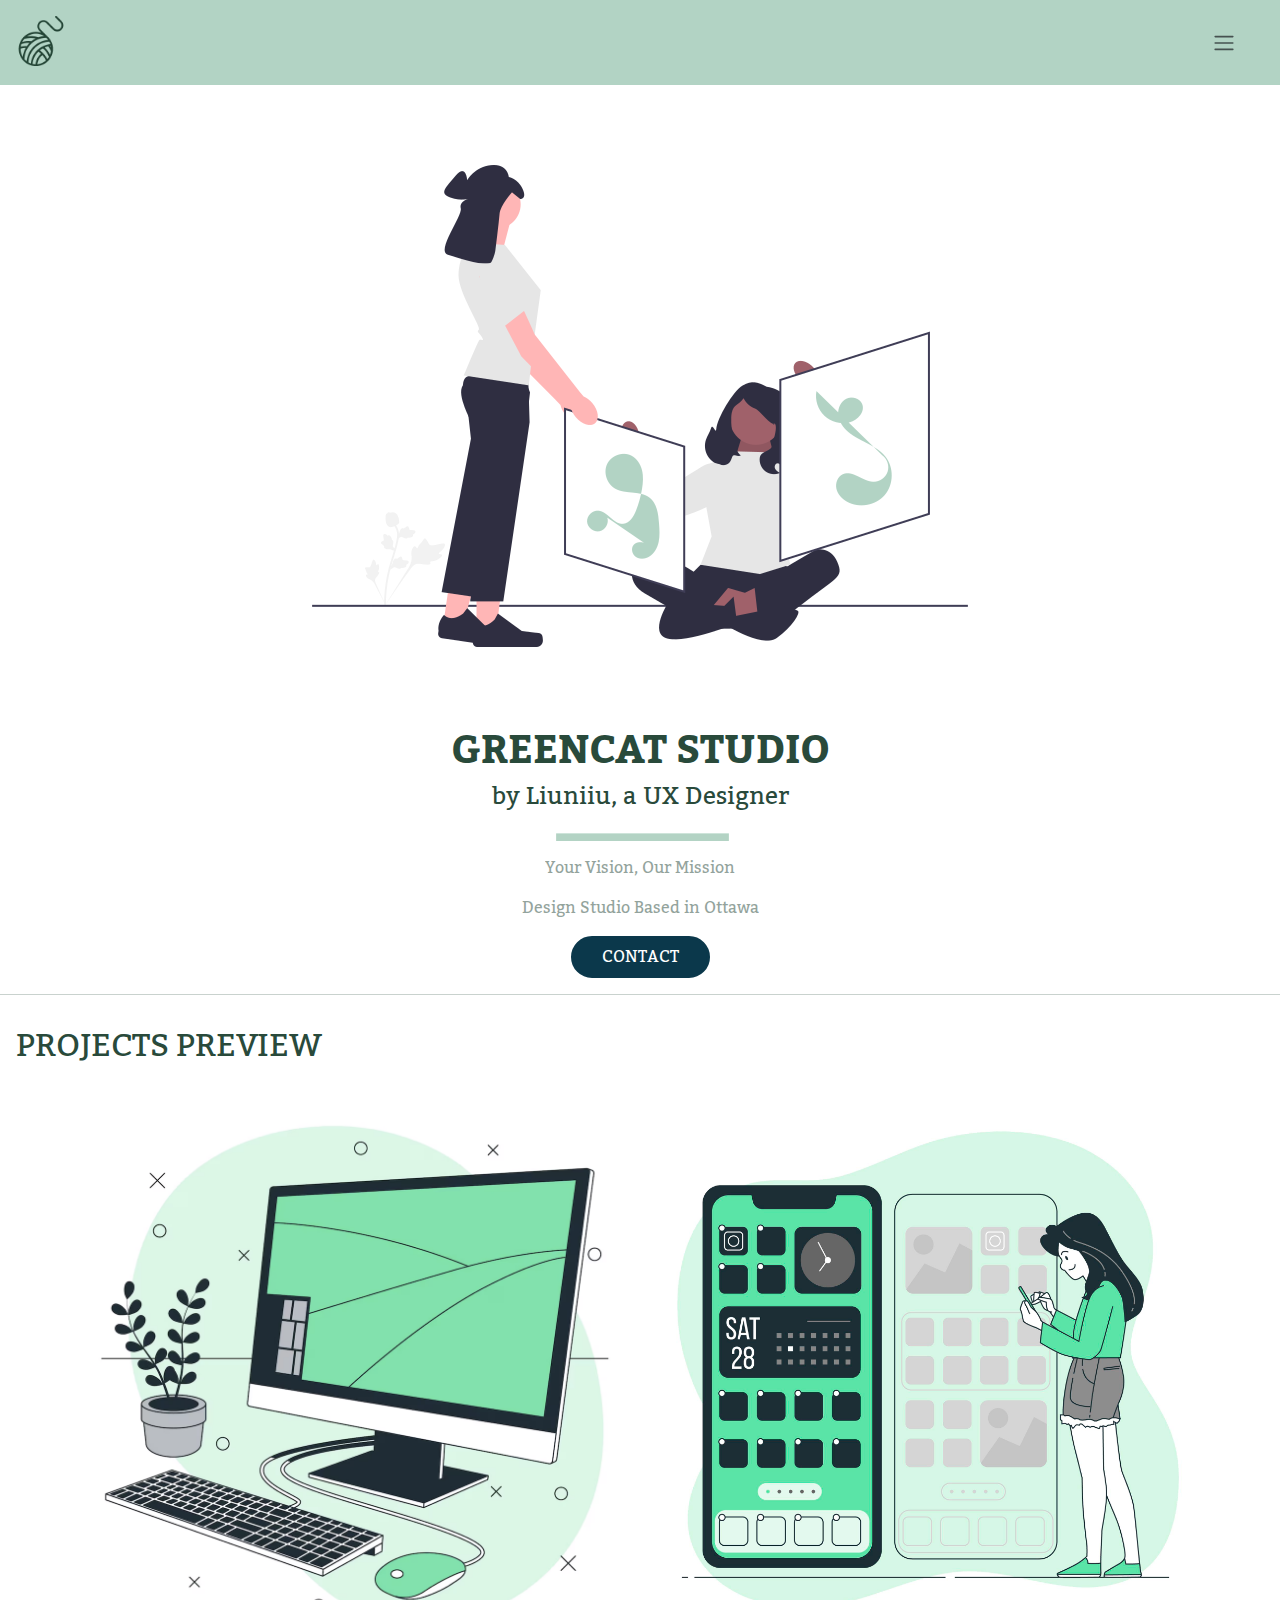
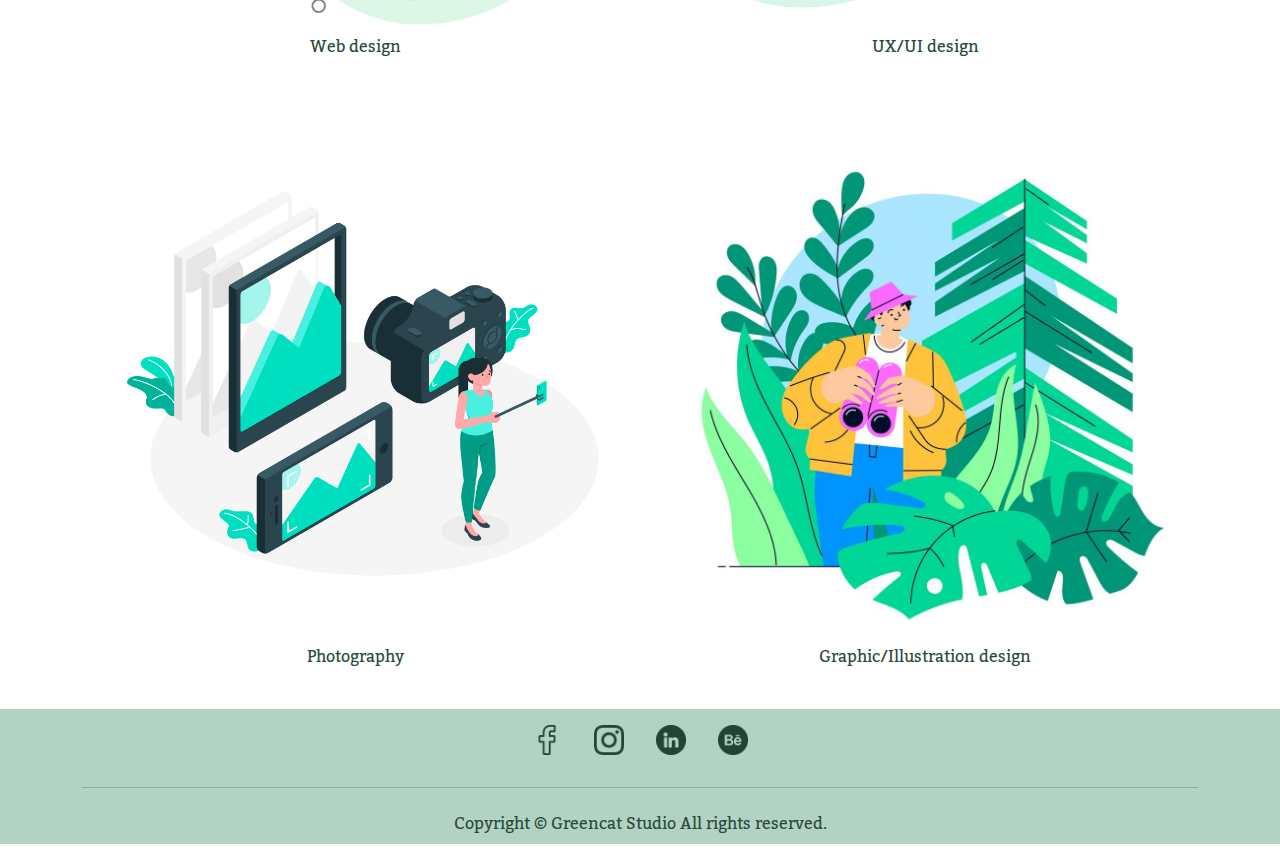
==== index.html @ 0d5a6698 "[UPDATE]files" ====
<!DOCTYPE html>
<html lang="en">

<head>
    <meta charset="UTF-8">
    <meta name="viewport" content="width=device-width, initial-scale=1.0">
    <!-- ICON -->
    <link rel="icon" href="images/icon_greencat.png">
    <!-- MY CSS -->
    <link rel="stylesheet" href="/style.css">
    <!-- BOOTSTRAP -->
    <link href="https://cdn.jsdelivr.net/npm/bootstrap@5.3.3/dist/css/bootstrap.min.css" rel="stylesheet"
        integrity="sha384-QWTKZyjpPEjISv5WaRU9OFeRpok6YctnYmDr5pNlyT2bRjXh0JMhjY6hW+ALEwIH" crossorigin="anonymous">
    <!-- GOOGLE FONTS -->
    <link rel="preconnect" href="https://fonts.googleapis.com">
    <link rel="preconnect" href="https://fonts.gstatic.com" crossorigin>
    <link
        href="https://fonts.googleapis.com/css2?family=Kadwa:wght@400;700&family=Lato:ital,wght@0,400;0,700;1,400;1,700&display=swap"
        rel="stylesheet">
    <link rel="preconnect" href="https://fonts.googleapis.com">
    <link rel="preconnect" href="https://fonts.gstatic.com" crossorigin>
    <link
        href="https://fonts.googleapis.com/css2?family=Kadwa:wght@400;700&family=Lato:ital,wght@0,400;0,700;1,400;1,700&family=Libre+Baskerville:ital,wght@0,400;0,700;1,400&display=swap"
        rel="stylesheet">

    <title>Greencat Studio</title>

</head>

<body>
    <!-- My own Html -->


    <header>
        <div class="d-flex justify-content-between">
            <div class="icon_container">
                <a class="navbar-brand" href="#"> <img class="m-3" src="/images/icon.png" alt="icon" ></a>
            </div>

            <div>
                <nav class="navbar navbar-expand-lg m-3">
                    <div class="dropdown">
                                <button class="bg-transparent border-0" type="button" data-bs-toggle="dropdown" aria-expanded="false">
                                    <span class="navbar-toggler-icon"></span></button>
                                <ul class="dropdown-menu dropdown-menu-end">
                                    <a class="dropdown-item" href="index.html">Home</a>
                                    <a class="dropdown-item" href="about.html">About</a>
                                    <a class="dropdown-item" href="#">Portfolio</a>
                                    <a class="dropdown-item" href="contact.html">Contact</a>
                                </ul>
                    </div>
                    </div>
                </nav>

        </div>

    </header>
    <main>
        <div class="banner">
            <div>
                <img src="/images/banner.png" alt="banner">
            </div>

            <div>
                <h1 class="fw-bold fs-1">GREENCAT STUDIO</h1>
            </div>
            <div>
                <h2 class="fs-4">by Liuniiu, a UX Designer</h2>
            </div>
            <div class="line">
                <img src="/images/line.png" alt="line">
            </div>
            <div>
                <p class="opacity-50">Your Vision, Our Mission</p>
                <p class="opacity-50">Design Studio Based in Ottawa</p>
            </div>
            <div>
                <button type="button">CONTACT</button>
            </div>
        </div>


        <hr>
        <h2 class="p-3">PROJECTS PREVIEW</h2>
        <div class="container text-center">
            <div class="row row-cols-2">
                <div class="col p-4">
                    <img src="/images/web_design.png" alt="web design">
                    <p>Web design</p>
                </div>

                <div class="col p-4">
                    <img src="/images/ux_design.jpg" alt="ux design">
                    <p>UX/UI design</p>
                </div>

                <div class="col p-4">
                    <img src="/images/photography.jpg" alt="photography">
                    <p>Photography</p>
                </div>

                <div class="col p-4">
                    <img src="/images/graphic_design.jpg" alt="graphic design">
                    <p>Graphic/Illustration design</p>
                </div>
            </div>
        </div>
    </main>


    <footer>
        <div class="container text-center">
        <div class="d-flex justify-content-center">
        <div class="p-3">
        <a href="https://en.wikipedia.org/wiki/Facebook"><img src="/images/facebook.png" alt="facebook"></a>
        </div>

        <div class="p-3">
        <a href="https://en.wikipedia.org/wiki/instagram"><img src="/images/instagram.png" alt="instagram"></a>
        </div>

        <div class="p-3">
        <a href="https://en.wikipedia.org/wiki/linkedin"><img src="/images/linkedin.png" alt="linkedin"></a>
        </div>

        <div class="p-3">
        <a href="https://en.wikipedia.org/wiki/behance"></a><img src="/images/behance_green.png" alt="behance">
        </div>
        </div>
        
        <div>
        <hr>
        <p class="p-2">Copyright &copy; Greencat Studio All rights reserved.</p>
        </div>
        </div>


    </footer>


       <!-- BOOTSTRAP -->
       <script src="https://code.jquery.com/jquery-3.5.1.slim.min.js"></script>
       <script src="https://cdn.jsdelivr.net/npm/@popperjs/core@2.5.4/dist/umd/popper.min.js"></script>
       <script src="https://cdn.jsdelivr.net/npm/bootstrap@5.3.3/dist/js/bootstrap.bundle.min.js" integrity="sha384-YvpcrYf0tY3lHB60NNkmXc5s9fDVZLESaAA55NDzOxhy9GkcIdslK1eN7N6jIeHz" crossorigin="anonymous"></script>
    </body>

</html>
---- style.css ----
/*
  1. Use a more-intuitive box-sizing model.
*/
*, *::before, *::after {
               box-sizing: border-box;
             }
             /*
               2. Remove default margin
             */
             * {
               margin: 0;
             }
             /*
               Typographic tweaks!
               3. Add accessible line-height
               4. Improve text rendering
             */
             body {
               line-height: 1.5;
               -webkit-font-smoothing: antialiased;
             }
             /*
               5. Improve media defaults
             */
             img, picture, video, canvas, svg {
               display: block;
               max-width: 100%;
             }
             /*
               6. Remove built-in form typography styles
             */
             input, button, textarea, select {
               font: inherit;
             }
             /*
               7. Avoid text overflows
             */
             p, h1, h2, h3, h4, h5, h6 {
               overflow-wrap: break-word;
             }
             /*
               8. Create a root stacking context
             */
             #root, #__next {
               isolation: isolate;
             }






/* ------------------------- MY OWN STYLE ---------------------------- */
/* ----index---- */
:root{
               --primarycolor:#B2D3C4;
               --secondarycolor:#294A3B;
               --tertiarycolor:#0B384B;
               --primary-font: 'kadwa';
               --secondary-font: 'Libre Baskerville';
}


header{
               background-color: var(--primarycolor);
              
}
body{
               font-family: var(--primary-font) !important;
               color: var(--secondarycolor) !important;

}
.banner{
               
               display: flex;
               flex-direction: column;
               align-items: center;
               color: var(--secondarycolor) !important;
}
.icon_container{
  width: 50px;
}
ul a{
  color: var(--secondarycolor) !important;
}

               
p{
               text-align: center;
}
button{
               background-color: var(--tertiarycolor);
               color: white;
               padding: 6px 28px 6px 28px;
               border: var(--tertiarycolor), solid;
               border-radius: 50px !important;
               
               
}

ul{
  color: var(--secondarycolor);
}
footer img{
  height: 30px !important;
}
.social{
  height: 30px !important;
}
input{
  width: 100%;
}

footer{
               background-color: var(--primarycolor);
}
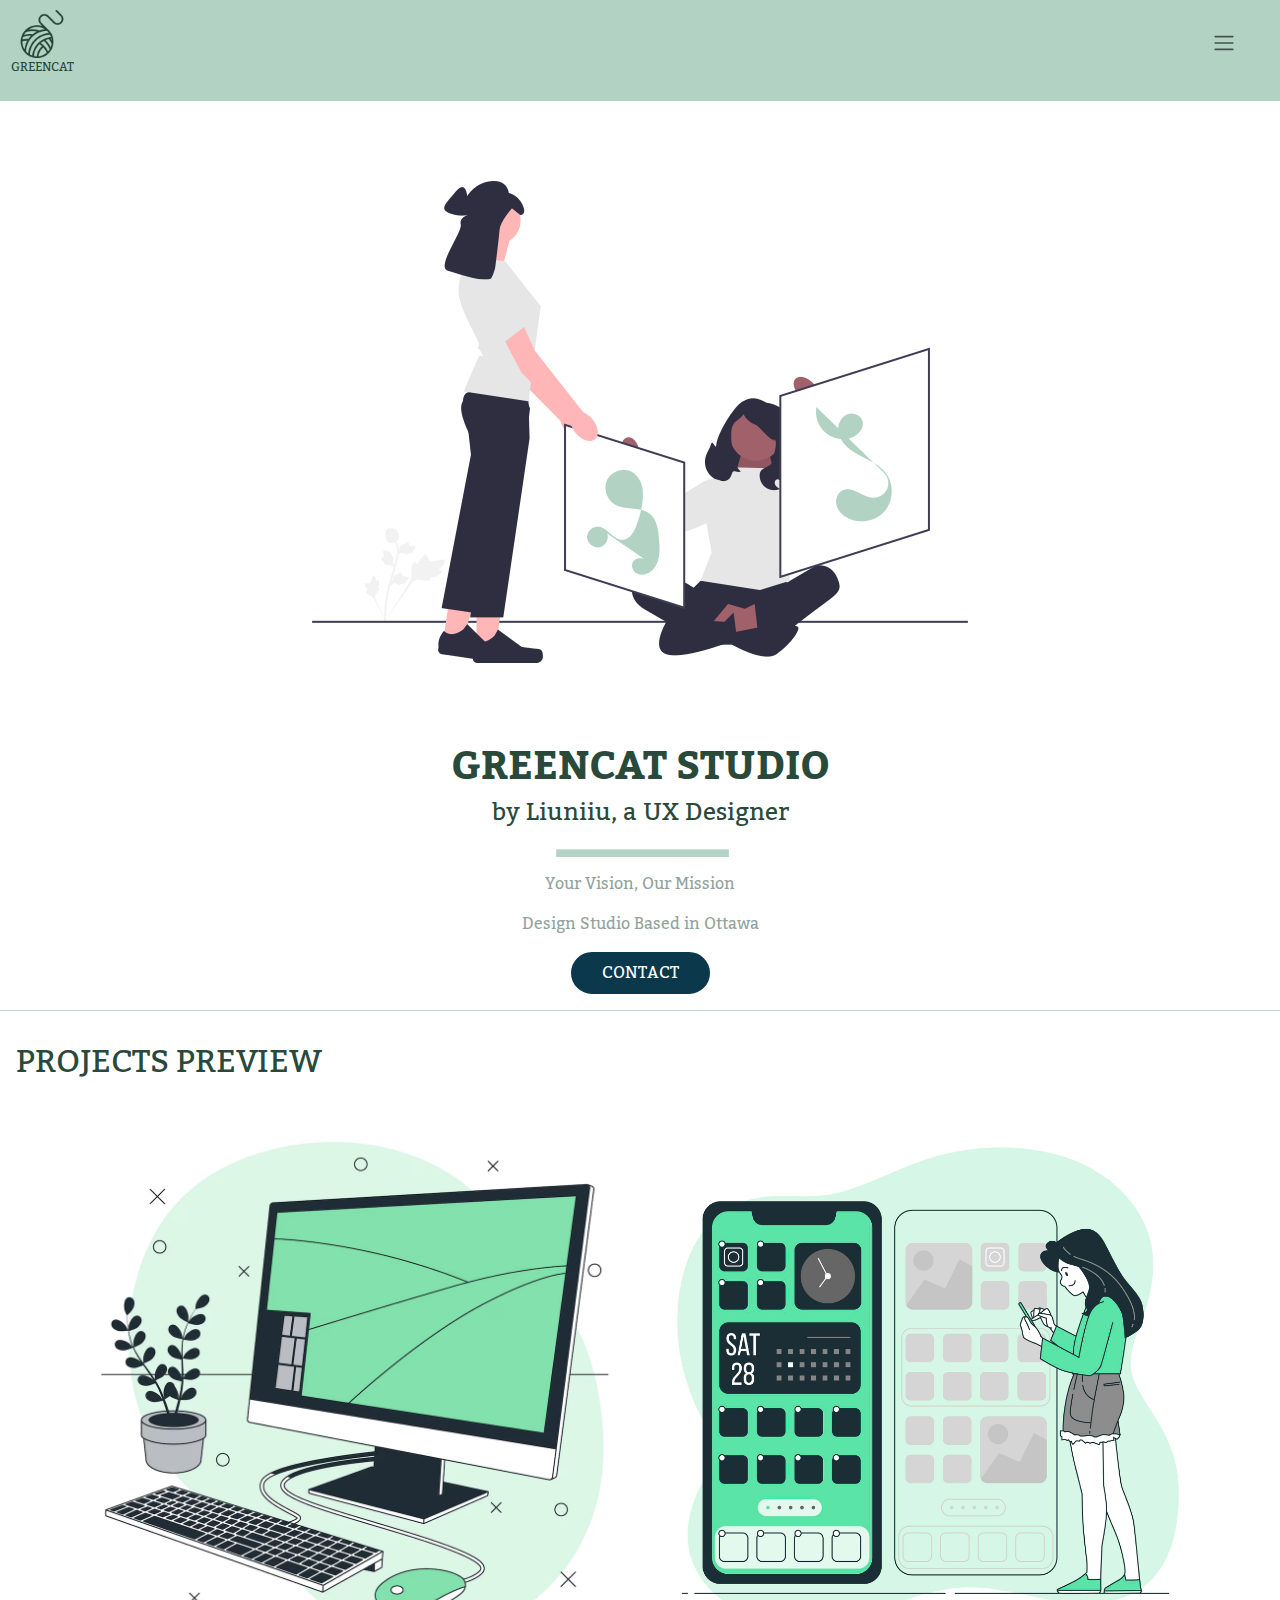
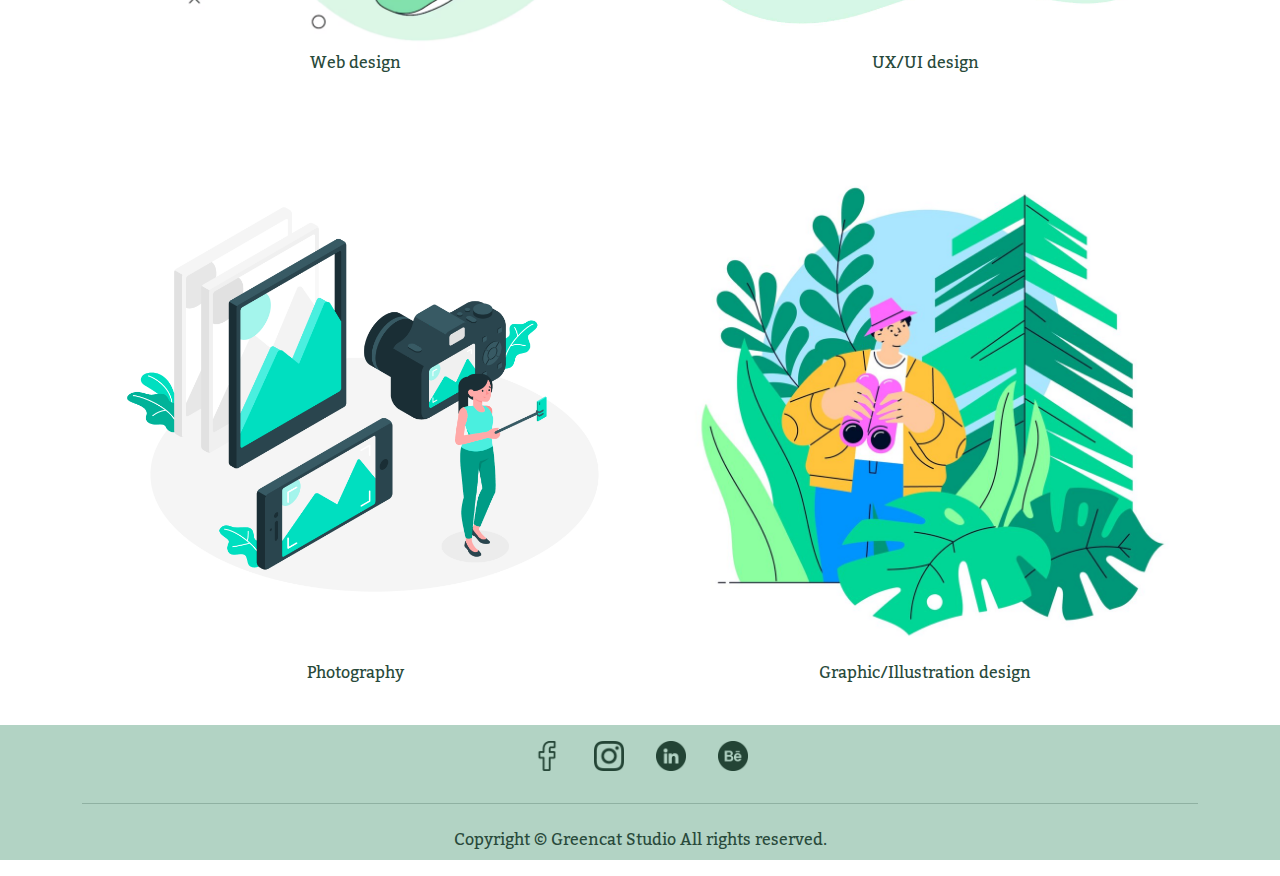
==== commit 50c2e524: "[UPDATE]icon" ====
--- a/index.html
+++ b/index.html
@@ -7,7 +7,7 @@
     <!-- ICON -->
     <link rel="icon" href="images/icon_greencat.png">
     <!-- MY CSS -->
-    <link rel="stylesheet" href="/style.css">
+    <link rel="stylesheet" href="style.css">
     <!-- BOOTSTRAP -->
     <link href="https://cdn.jsdelivr.net/npm/bootstrap@5.3.3/dist/css/bootstrap.min.css" rel="stylesheet"
         integrity="sha384-QWTKZyjpPEjISv5WaRU9OFeRpok6YctnYmDr5pNlyT2bRjXh0JMhjY6hW+ALEwIH" crossorigin="anonymous">
@@ -34,7 +34,12 @@
     <header>
         <div class="d-flex justify-content-between">
             <div class="icon_container">
-                <a class="navbar-brand" href="#"> <img class="m-3" src="/images/icon.png" alt="icon" ></a>
+                <div>
+                <a class="navbar-brand" href="#"> <img class="icon" src="images/icon.png" alt="icon" ></a>
+                </div>
+                <div>
+                <p class="greencat">GREENCAT</p>
+                </div>
             </div>
 
             <div>
@@ -58,7 +63,7 @@
     <main>
         <div class="banner">
             <div>
-                <img src="/images/banner.png" alt="banner">
+                <img src="images/banner.png" alt="banner">
             </div>
 
             <div>
@@ -68,14 +73,14 @@
                 <h2 class="fs-4">by Liuniiu, a UX Designer</h2>
             </div>
             <div class="line">
-                <img src="/images/line.png" alt="line">
+                <img src="images/line.png" alt="line">
             </div>
             <div>
                 <p class="opacity-50">Your Vision, Our Mission</p>
                 <p class="opacity-50">Design Studio Based in Ottawa</p>
             </div>
             <div>
-                <button type="button">CONTACT</button>
+                <a href="contact.html"><button type="button">CONTACT</button></a>
             </div>
         </div>
 
@@ -85,22 +90,22 @@
         <div class="container text-center">
             <div class="row row-cols-2">
                 <div class="col p-4">
-                    <img src="/images/web_design.png" alt="web design">
+                    <img src="images/web_design.png" alt="web design">
                     <p>Web design</p>
                 </div>
 
                 <div class="col p-4">
-                    <img src="/images/ux_design.jpg" alt="ux design">
+                    <img src="images/ux_design.jpg" alt="ux design">
                     <p>UX/UI design</p>
                 </div>
 
                 <div class="col p-4">
-                    <img src="/images/photography.jpg" alt="photography">
+                    <img src="images/photography.jpg" alt="photography">
                     <p>Photography</p>
                 </div>
 
                 <div class="col p-4">
-                    <img src="/images/graphic_design.jpg" alt="graphic design">
+                    <img src="images/graphic_design.jpg" alt="graphic design">
                     <p>Graphic/Illustration design</p>
                 </div>
             </div>
@@ -112,19 +117,19 @@
         <div class="container text-center">
         <div class="d-flex justify-content-center">
         <div class="p-3">
-        <a href="https://en.wikipedia.org/wiki/Facebook"><img src="/images/facebook.png" alt="facebook"></a>
+        <a href="https://en.wikipedia.org/wiki/Facebook"><img src="images/facebook.png" alt="facebook"></a>
         </div>
 
         <div class="p-3">
-        <a href="https://en.wikipedia.org/wiki/instagram"><img src="/images/instagram.png" alt="instagram"></a>
+        <a href="https://en.wikipedia.org/wiki/instagram"><img src="images/instagram.png" alt="instagram"></a>
         </div>
 
         <div class="p-3">
-        <a href="https://en.wikipedia.org/wiki/linkedin"><img src="/images/linkedin.png" alt="linkedin"></a>
+        <a href="https://en.wikipedia.org/wiki/linkedin"><img src="images/linkedin.png" alt="linkedin"></a>
         </div>
 
         <div class="p-3">
-        <a href="https://en.wikipedia.org/wiki/behance"></a><img src="/images/behance_green.png" alt="behance">
+        <a href="https://en.wikipedia.org/wiki/behance"></a><img src="images/behance_green.png" alt="behance">
         </div>
         </div>
         
--- a/style.css
+++ b/style.css
@@ -78,7 +78,18 @@
                color: var(--secondarycolor) !important;
 }
 .icon_container{
-  width: 50px;
+  width: 65px;
+  display: flex;
+  flex-direction: column;
+  align-items: center;
+  margin: 0.6em;
+}
+.icon{
+  width: 3em;
+}
+
+.greencat{
+  font-size: 12px;
 }
 ul a{
   color: var(--secondarycolor) !important;
@@ -98,6 +109,11 @@
                
 }
 
+button:hover{
+  background-color: white;
+  color: var(--tertiarycolor);
+}
+
 ul{
   color: var(--secondarycolor);
 }
@@ -113,4 +129,11 @@
 
 footer{
                background-color: var(--primarycolor);
+}
+
+
+@media screen and (min-width: 768px) {
+
+
+  
 }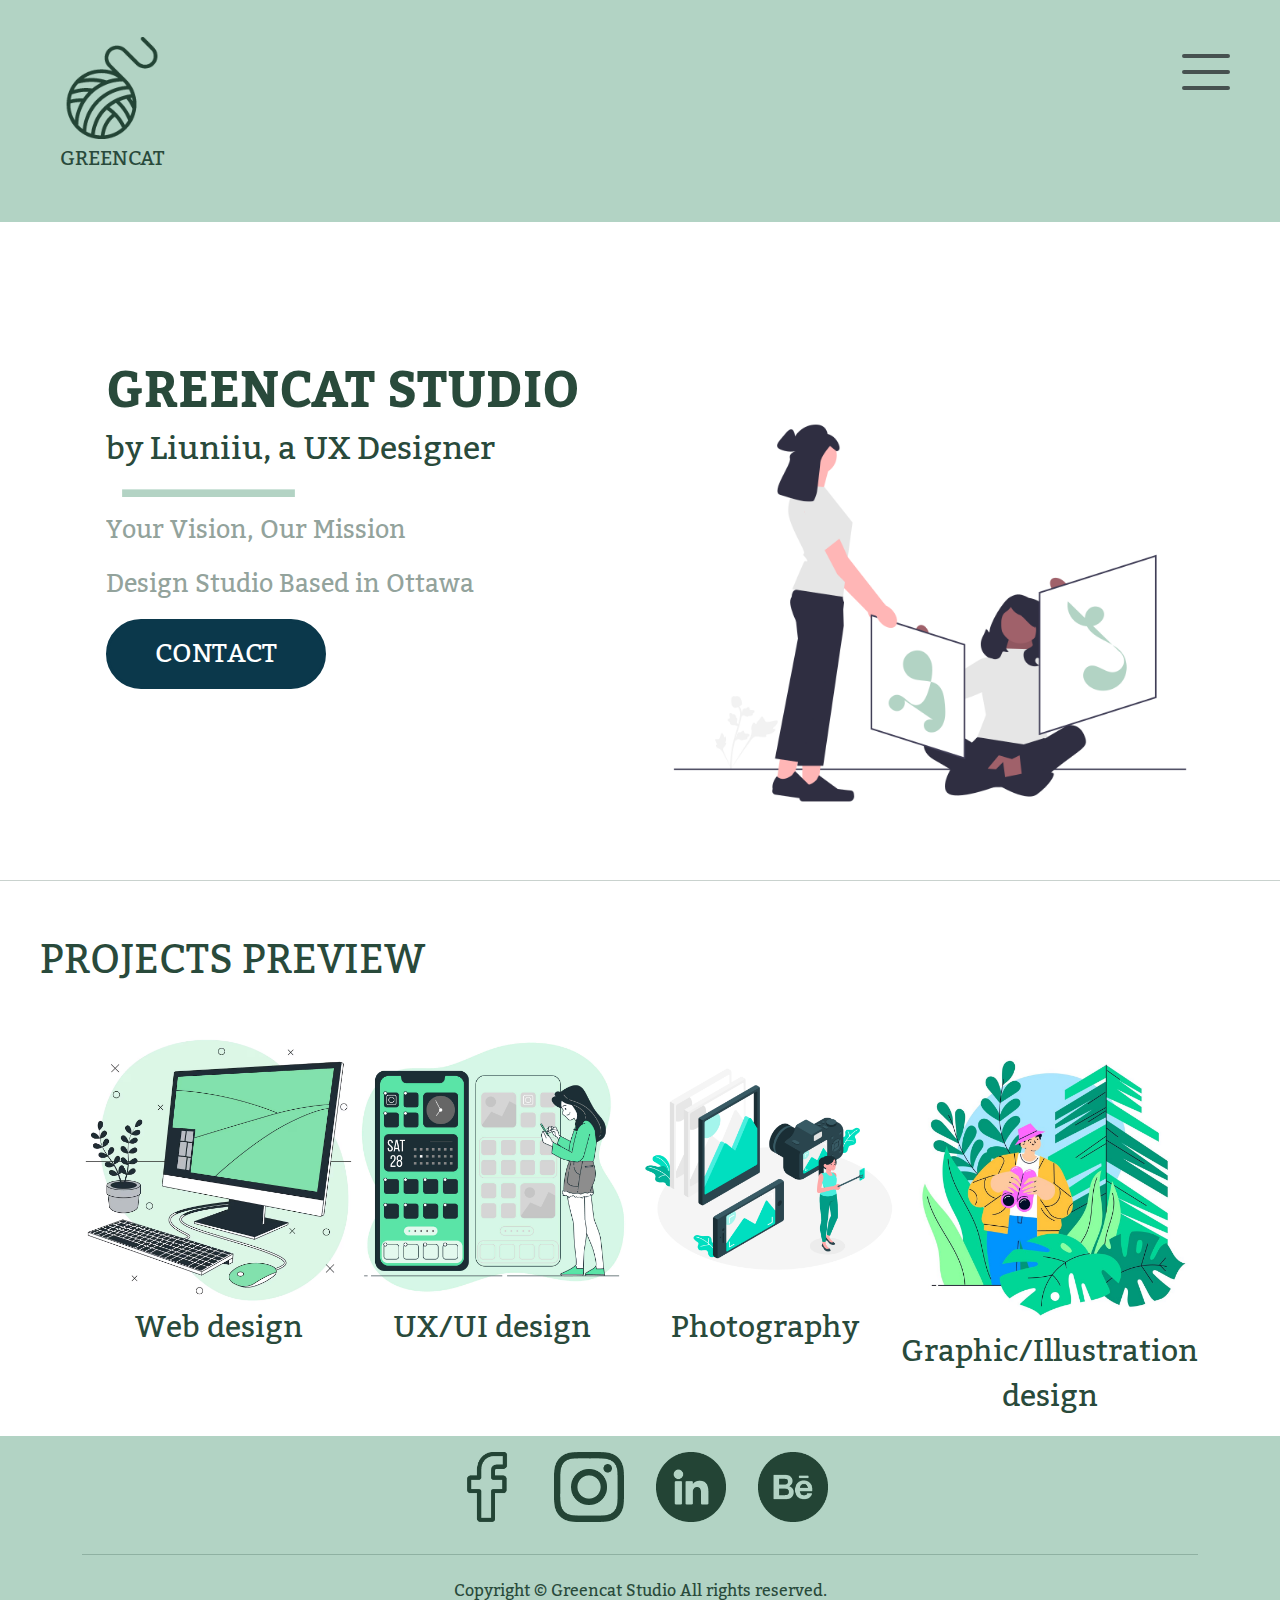
==== commit 387c836e: "[UPDATE]desktop style" ====
--- a/index.html
+++ b/index.html
@@ -42,10 +42,10 @@
                 </div>
             </div>
 
-            <div>
+            <div class="navigation">
                 <nav class="navbar navbar-expand-lg m-3">
                     <div class="dropdown">
-                                <button class="bg-transparent border-0" type="button" data-bs-toggle="dropdown" aria-expanded="false">
+                                <button class="bg-transparent border-0 menu" type="button" data-bs-toggle="dropdown" aria-expanded="false">
                                     <span class="navbar-toggler-icon"></span></button>
                                 <ul class="dropdown-menu dropdown-menu-end">
                                     <a class="dropdown-item" href="index.html">Home</a>
@@ -63,51 +63,61 @@
     <main>
         <div class="banner">
             <div>
+            <div class="container01">
                 <img src="images/banner.png" alt="banner">
             </div>
+            </div>
+            
+            <div class="bannertext">
+            <div class="container02">
+                <h2 class="fw-bold title">GREENCAT STUDIO</h2>
+            </div>
+            <div class="container03">
+                <h2>by Liuniiu, a UX Designer</h2>
+            </div>
 
-            <div>
-                <h1 class="fw-bold fs-1">GREENCAT STUDIO</h1>
-            </div>
-            <div>
-                <h2 class="fs-4">by Liuniiu, a UX Designer</h2>
-            </div>
             <div class="line">
                 <img src="images/line.png" alt="line">
             </div>
-            <div>
-                <p class="opacity-50">Your Vision, Our Mission</p>
-                <p class="opacity-50">Design Studio Based in Ottawa</p>
+
+            <div class="container04">
+                <p class="opacity-50 phragraph">Your Vision, Our Mission</p>
+                <p class="opacity-50 phragraph">Design Studio Based in Ottawa</p>
             </div>
-            <div>
-                <a href="contact.html"><button type="button">CONTACT</button></a>
+
+            <div class="container05">
+                <a href="contact.html"><button type="button" class="contact">CONTACT</button></a>
+            </div>
             </div>
         </div>
 
 
         <hr>
-        <h2 class="p-3">PROJECTS PREVIEW</h2>
+        <h2 class="preview">PROJECTS PREVIEW</h2>
         <div class="container text-center">
-            <div class="row row-cols-2">
-                <div class="col p-4">
+
+            <div class="project">
+
+                <div class="web">
                     <img src="images/web_design.png" alt="web design">
-                    <p>Web design</p>
+                    <p class="projects">Web design</p>
                 </div>
 
-                <div class="col p-4">
+                <div>
                     <img src="images/ux_design.jpg" alt="ux design">
-                    <p>UX/UI design</p>
+                    <p class="projects">UX/UI design</p>
                 </div>
 
-                <div class="col p-4">
+                <div class="photo">
                     <img src="images/photography.jpg" alt="photography">
-                    <p>Photography</p>
+                    <p class="projects">Photography</p>
                 </div>
 
-                <div class="col p-4">
+                <div>
                     <img src="images/graphic_design.jpg" alt="graphic design">
-                    <p>Graphic/Illustration design</p>
+                    <p class="projects">Graphic/Illustration design</p>
                 </div>
+
             </div>
         </div>
     </main>
@@ -117,25 +127,25 @@
         <div class="container text-center">
         <div class="d-flex justify-content-center">
         <div class="p-3">
-        <a href="https://en.wikipedia.org/wiki/Facebook"><img src="images/facebook.png" alt="facebook"></a>
+        <a href="https://en.wikipedia.org/wiki/Facebook"><img src="images/facebook.png" alt="facebook" class=" social"></a>
         </div>
 
         <div class="p-3">
-        <a href="https://en.wikipedia.org/wiki/instagram"><img src="images/instagram.png" alt="instagram"></a>
+        <a href="https://en.wikipedia.org/wiki/instagram"><img src="images/instagram.png" alt="instagram" class="social"></a>
         </div>
 
         <div class="p-3">
-        <a href="https://en.wikipedia.org/wiki/linkedin"><img src="images/linkedin.png" alt="linkedin"></a>
+        <a href="https://en.wikipedia.org/wiki/linkedin"><img src="images/linkedin.png" alt="linkedin" class="social"></a>
         </div>
 
         <div class="p-3">
-        <a href="https://en.wikipedia.org/wiki/behance"></a><img src="images/behance_green.png" alt="behance">
+        <a href="https://en.wikipedia.org/wiki/behance"></a><img src="images/behance_green.png" alt="behance" class="social">
         </div>
         </div>
         
         <div>
         <hr>
-        <p class="p-2">Copyright &copy; Greencat Studio All rights reserved.</p>
+        <p class="p-2" class="copy">Copyright &copy; Greencat Studio All rights reserved.</p>
         </div>
         </div>
 
--- a/style.css
+++ b/style.css
@@ -70,7 +70,7 @@
                color: var(--secondarycolor) !important;
 
 }
-.banner{
+.bannertext{
                
                display: flex;
                flex-direction: column;
@@ -82,8 +82,17 @@
   display: flex;
   flex-direction: column;
   align-items: center;
-  margin: 0.6em;
-}
+  margin: 1em;
+}
+
+.secondary{
+  font-size: 17px;
+}
+/* hamburger size */
+span{
+  width: 40px!important;
+}
+
 .icon{
   width: 3em;
 }
@@ -126,6 +135,13 @@
 input{
   width: 100%;
 }
+.preview{
+  padding: 1em;
+}
+.contactform{
+  width: 300px;
+  border-radius: 20px;
+}
 
 footer{
                background-color: var(--primarycolor);
@@ -134,6 +150,198 @@
 
 @media screen and (min-width: 768px) {
 
+  /* hamburger size */
+  .icon_container{
+    width: 160px;
+    display: flex;
+    flex-direction: column;
+    align-items: center;
+    margin: 2em;
+  }
+
+  span{
+    width: 60px!important;
+    height: 100px!important;
+  }
+  
+  nav{
+    height: 100px;
+  }
+  .dropdown{
+    height: 100px;
+  }
+  .menu{
+    height: 100px;
+  }
+  .icon{
+    width: 7em;
+    padding: 5px;
+  }
+  
+  .greencat{
+    font-size: 20px;
+  }
+
+
+
+  /* banner */
+  .banner{
+    display: flex;
+    flex-direction: column;
+    align-content: center;
+    
+  }
+  /* text size */
+  .title{
+    font-size: 70px;
+  }
+
+  .phragraph{
+    font-size: 25px;
+  }
+.contact{
+  width: 220px;
+  height: 90px;
+  font-size: 30px;
+}
+.projects{
+  font-size: 30px;
+}
+.preview{
+  font-size: 40px;
+  padding: 1em;
+}
+.social{
+  width: 70px;
+  height: 70px !important;
+}
+.contactform{
+  width: 400px;
+  border-radius: 20px;
+}
+  
+}
+
+@media screen and (min-width: 992px) {
+
+  /* nav */
+  .navigation{
+    display: flex !important;
+    flex-direction: column !important;
+  }
+  .menu{
+    height: 100px;
+  }
+  .icon{
+    width: 7em;
+    padding: 5px;
+  }
+  
+  .greencat{
+    font-size: 20px;
+  }
+
+
+
+  
+  /* banner layout */
+  .banner{
+    display: flex;
+    flex-direction: row-reverse;
+    align-content: start;
+    padding-top: 140px;
+  }
+  .bannertext{
+    display: flex;
+    flex-direction: column;
+    align-items: start;
+  }
+
+.container01{
+  width: 700px;
+}
+
+  /* text size */
+  .title{
+    font-size: 50px;
+    text-align: left;
+  }
+
+  .phragraph{
+    font-size: 25px;
+    text-align: left;
+  }
+.contact{
+  width: 220px;
+  height: 70px;
+  font-size: 26px;
+}
+.projects{
+  font-size: 30px;
+}
+.preview{
+  font-size: 40px;
+  padding: 1em;
+}
+.social{
+  width: 70px;
+  height: 70px !important;
+}
+.contactform{
+  width: 400px;
+  border-radius: 20px;
+}
+
+/* preview layout */
+.project{
+  display: flex;
+  flex-direction: row;
+}
+.web{
+  width: 2000px;
+}
+
+/* =========about=========== */
+.about{
+  display: flex;
+  flex-direction: column;
+  
+}
+.portrait{
+  width: 400px;
+  margin-left: 50px;
+  margin-top: 80px;
+}
+.introduction{
+  display: flex;
+  flex-direction: row;
+  margin-top: 60px;
+  margin-bottom: 60px;
+}
+
+/* ===============contact========== */
+
+.contactlayout{
+  display: flex;
+  flex-direction: row;
+
+}
+#contactcenter{
+  text-align: center;
+}
+#title{
+  text-align: left !important;
+  margin-left: 60px;
+}
+#button{
+  margin-left: 200px !important;
+}
+.illustration{
+  padding-top: 500px;
+}
+#socialicon{
+  justify-content: left !important;
+}
 
   
 }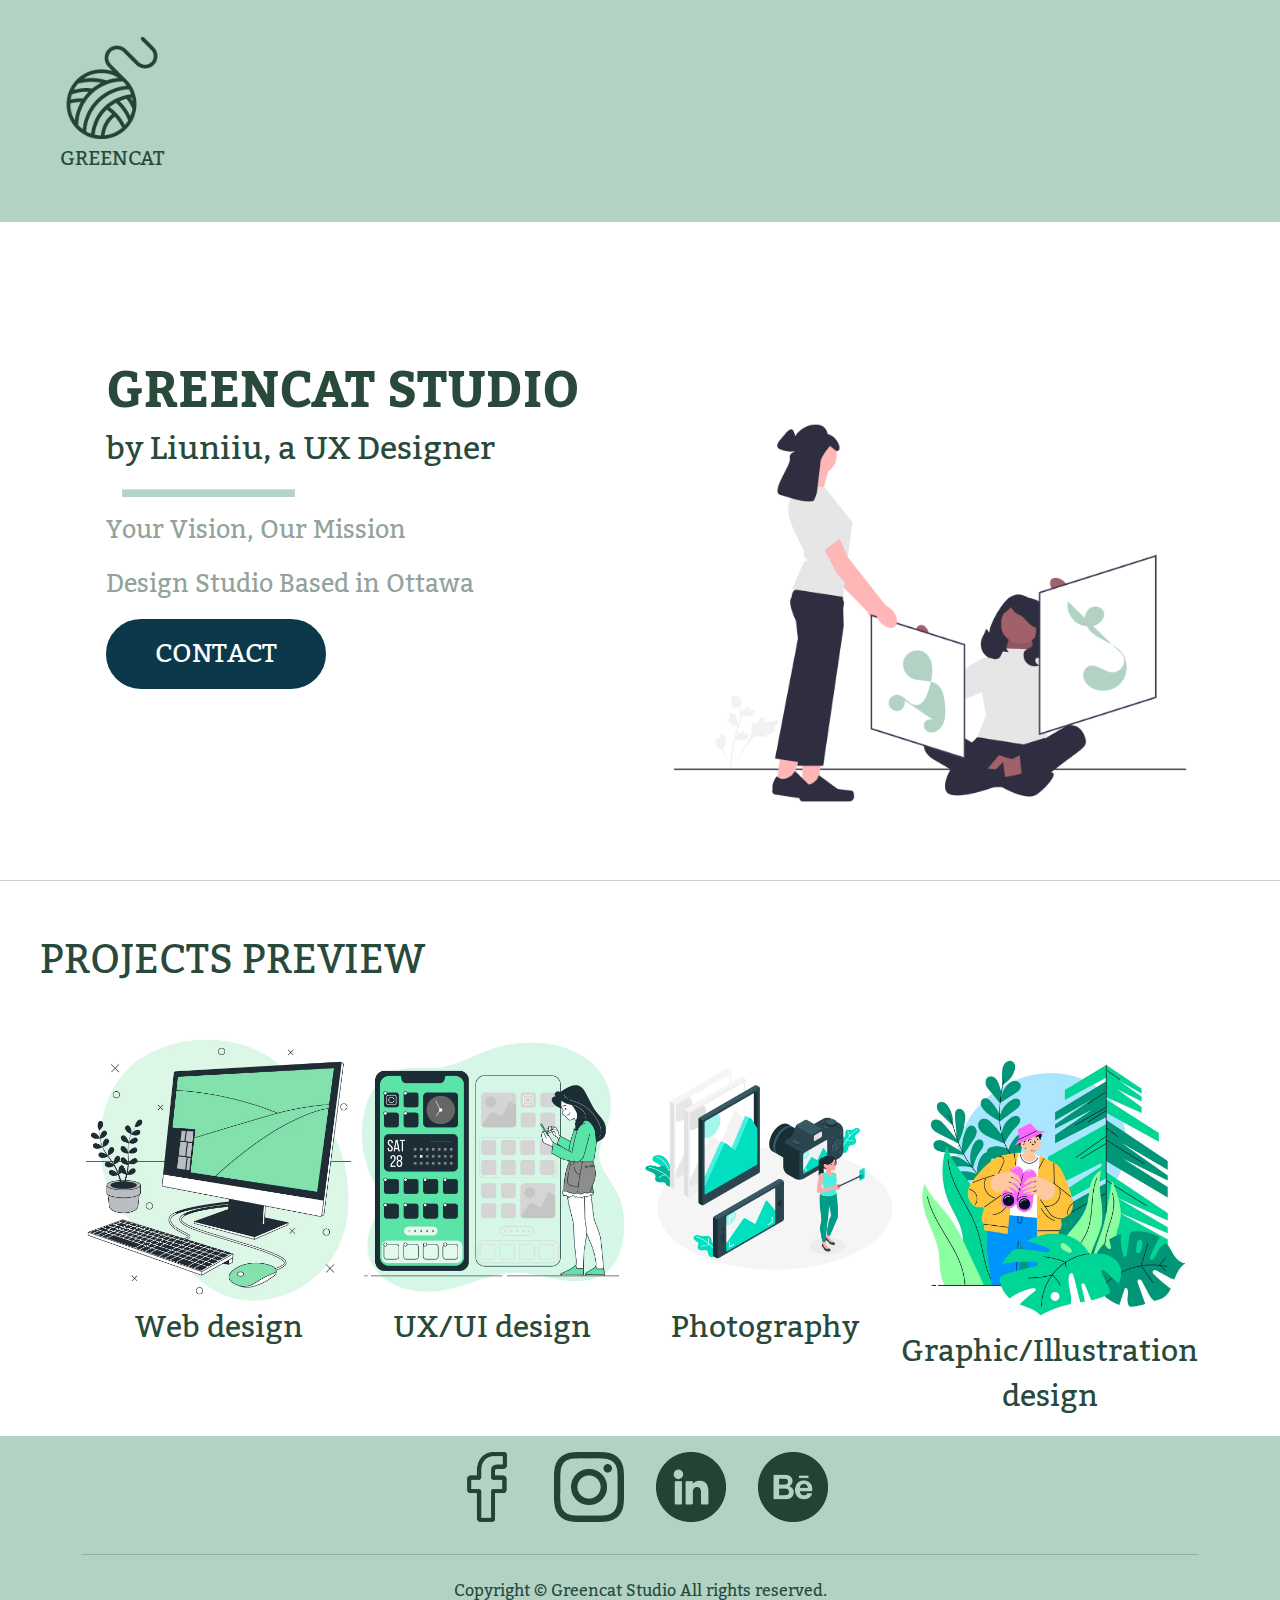
==== commit 5ba78e86: "[UPDATE]css" ====
--- a/index.html
+++ b/index.html
@@ -45,7 +45,7 @@
             <div class="navigation">
                 <nav class="navbar navbar-expand-lg m-3">
                     <div class="dropdown">
-                                <button class="bg-transparent border-0 menu" type="button" data-bs-toggle="dropdown" aria-expanded="false">
+                                <button class="bg-transparent border-0 menu" type="button" data-bs-toggle="dropdown" aria-expanded="false" id="hamburger">
                                     <span class="navbar-toggler-icon"></span></button>
                                 <ul class="dropdown-menu dropdown-menu-end">
                                     <a class="dropdown-item" href="index.html">Home</a>
--- a/style.css
+++ b/style.css
@@ -241,6 +241,10 @@
     font-size: 20px;
   }
 
+  #hamburger{
+    display: none !important;
+  }
+
 
 
   
@@ -335,6 +339,7 @@
 }
 #button{
   margin-left: 200px !important;
+  margin-top: 60px;
 }
 .illustration{
   padding-top: 500px;
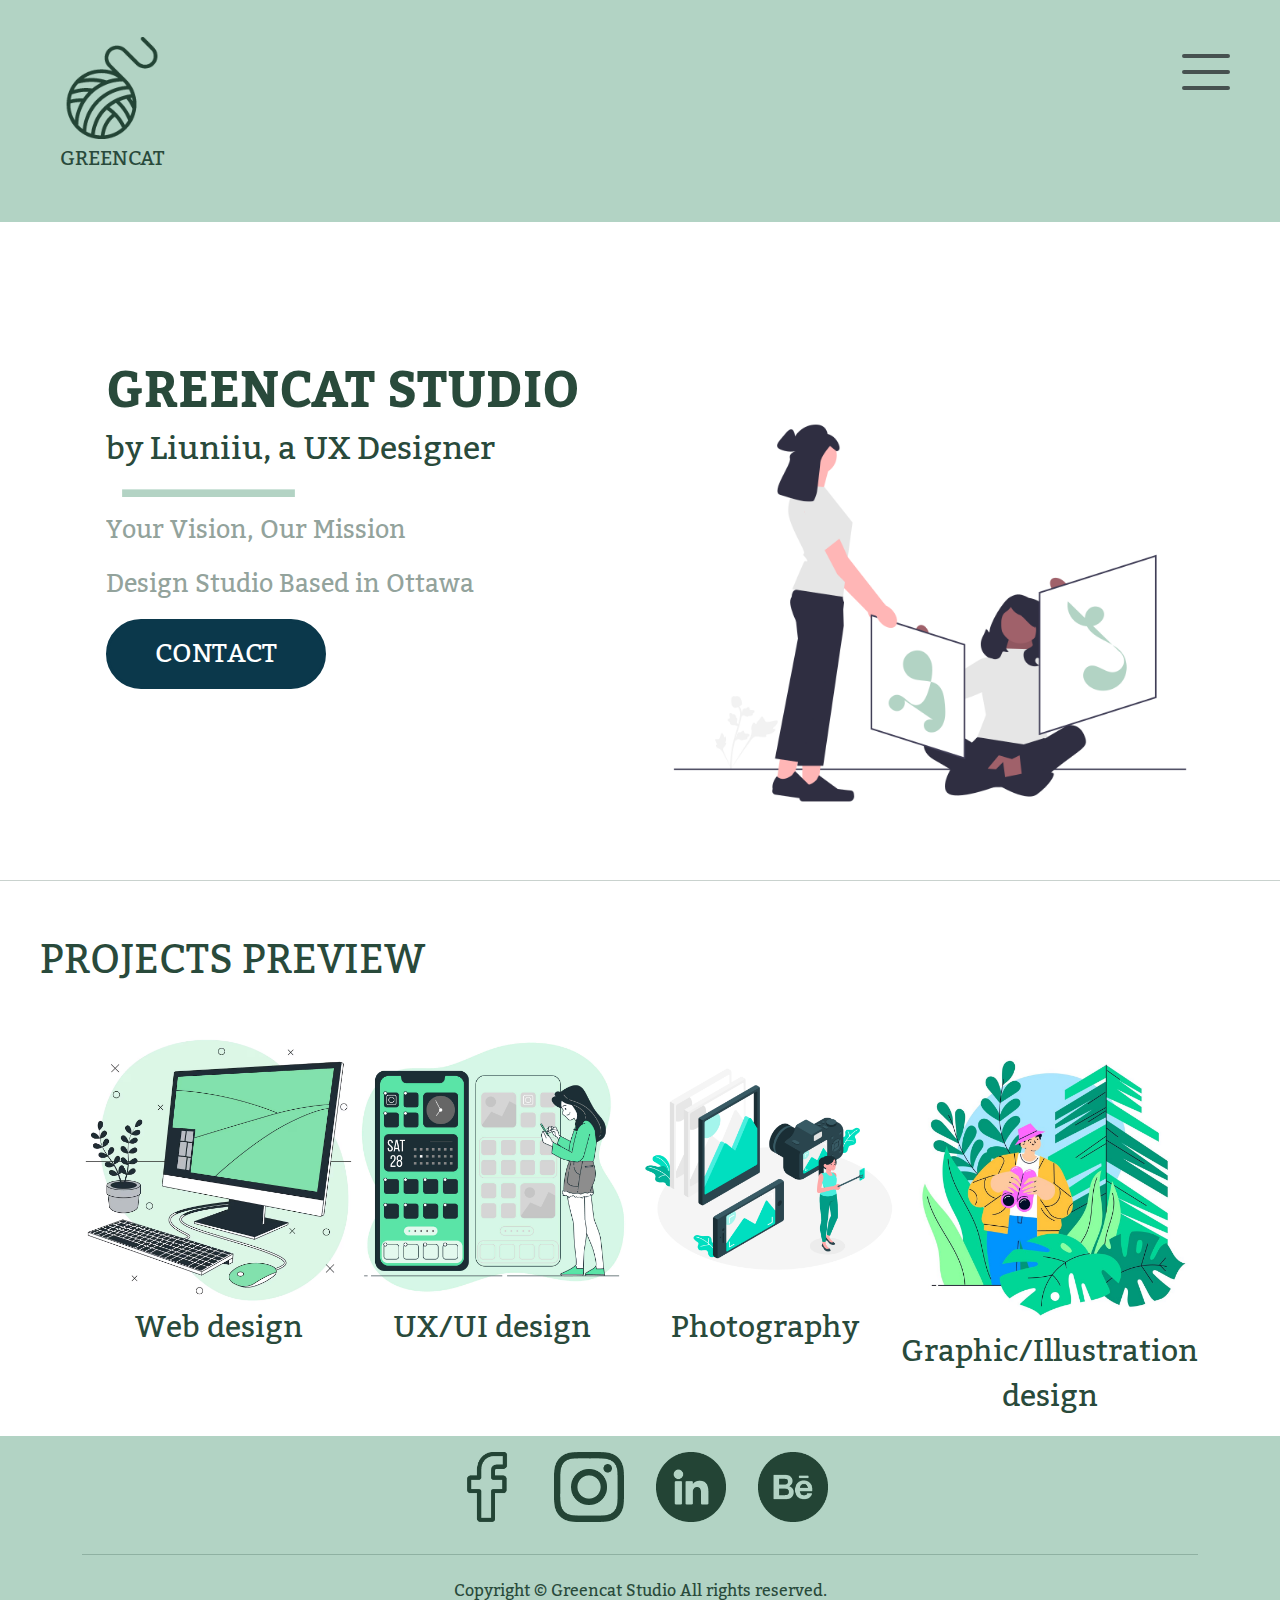
==== commit 8187043d: "[update]" ====
--- a/index.html
+++ b/index.html
@@ -8,9 +8,13 @@
     <link rel="icon" href="images/icon_greencat.png">
     <!-- MY CSS -->
     <link rel="stylesheet" href="style.css">
-    <!-- BOOTSTRAP -->
+    <!-- LIBRIARIES -->
     <link href="https://cdn.jsdelivr.net/npm/bootstrap@5.3.3/dist/css/bootstrap.min.css" rel="stylesheet"
         integrity="sha384-QWTKZyjpPEjISv5WaRU9OFeRpok6YctnYmDr5pNlyT2bRjXh0JMhjY6hW+ALEwIH" crossorigin="anonymous">
+    <link
+        rel="stylesheet"
+        href="https://cdnjs.cloudflare.com/ajax/libs/animate.css/4.1.1/animate.min.css"
+      />
     <!-- GOOGLE FONTS -->
     <link rel="preconnect" href="https://fonts.googleapis.com">
     <link rel="preconnect" href="https://fonts.gstatic.com" crossorigin>
@@ -35,10 +39,10 @@
         <div class="d-flex justify-content-between">
             <div class="icon_container">
                 <div>
-                <a class="navbar-brand" href="#"> <img class="icon" src="images/icon.png" alt="icon" ></a>
+                <a class="navbar-brand" href="index.html"> <img class="icon" src="images/icon.png" alt="icon" ></a>
                 </div>
                 <div>
-                <p class="greencat">GREENCAT</p>
+                <p class="greencat"> GREENCAT</p>
                 </div>
             </div>
 
@@ -47,7 +51,7 @@
                     <div class="dropdown">
                                 <button class="bg-transparent border-0 menu" type="button" data-bs-toggle="dropdown" aria-expanded="false" id="hamburger">
                                     <span class="navbar-toggler-icon"></span></button>
-                                <ul class="dropdown-menu dropdown-menu-end">
+                                <ul class="dropdown-menu dropdown-menu-end desktopnav">
                                     <a class="dropdown-item" href="index.html">Home</a>
                                     <a class="dropdown-item" href="about.html">About</a>
                                     <a class="dropdown-item" href="#">Portfolio</a>
@@ -57,7 +61,8 @@
                     </div>
                 </nav>
 
-        </div>
+        </div> 
+
 
     </header>
     <main>
@@ -70,7 +75,7 @@
             
             <div class="bannertext">
             <div class="container02">
-                <h2 class="fw-bold title">GREENCAT STUDIO</h2>
+                <h2 class="fw-bold title ">GREENCAT STUDIO</h2>
             </div>
             <div class="container03">
                 <h2>by Liuniiu, a UX Designer</h2>
@@ -86,7 +91,7 @@
             </div>
 
             <div class="container05">
-                <a href="contact.html"><button type="button" class="contact">CONTACT</button></a>
+                <a href="contact.html"><button type="button" class="contact animate__animated animate__shakeX">CONTACT</button></a>
             </div>
             </div>
         </div>
--- a/style.css
+++ b/style.css
@@ -88,7 +88,7 @@
 .secondary{
   font-size: 17px;
 }
-/* hamburger size */
+/* hamburger */
 span{
   width: 40px!important;
 }
@@ -102,6 +102,14 @@
 }
 ul a{
   color: var(--secondarycolor) !important;
+}
+
+header nav{
+  display: none;
+}
+
+header #hamburger{
+  display: block;
 }
 
                
@@ -182,6 +190,10 @@
     font-size: 20px;
   }
 
+  header #hamburger{
+    display: block;
+  }
+
 
 
   /* banner */
@@ -241,10 +253,6 @@
     font-size: 20px;
   }
 
-  #hamburger{
-    display: none !important;
-  }
-
 
 
   
